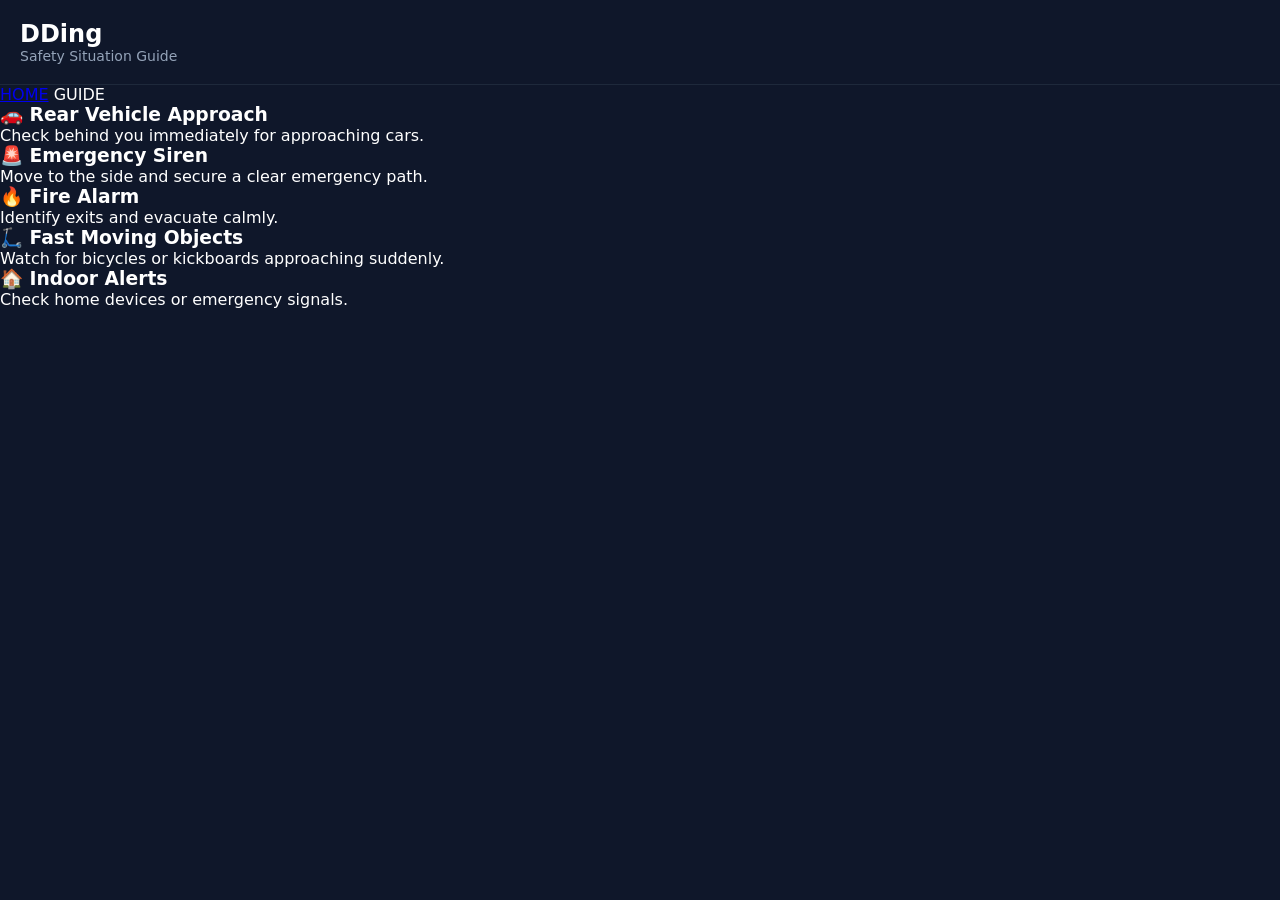
==== guide.html @ f7321515 "Create guide.html" ====
<!DOCTYPE html>
<html lang="en">
<head>
  <meta charset="UTF-8" />
  <meta name="viewport" content="width=device-width, initial-scale=1.0"/>
  <title>DDing – Safety Guide</title>
  <link rel="stylesheet" href="style.css" />
</head>
<body>

<header class="app-header">
  <h1 class="logo">DDing</h1>
  <p class="subtitle">Safety Situation Guide</p>
</header>

<nav class="nav">
  <a href="index.html">HOME</a>
  <a class="active">GUIDE</a>
</nav>

<main class="guide-area">

  <div class="guide-card">
    <h3>🚗 Rear Vehicle Approach</h3>
    <p>Check behind you immediately for approaching cars.</p>
  </div>

  <div class="guide-card">
    <h3>🚨 Emergency Siren</h3>
    <p>Move to the side and secure a clear emergency path.</p>
  </div>

  <div class="guide-card">
    <h3>🔥 Fire Alarm</h3>
    <p>Identify exits and evacuate calmly.</p>
  </div>

  <div class="guide-card">
    <h3>🛴 Fast Moving Objects</h3>
    <p>Watch for bicycles or kickboards approaching suddenly.</p>
  </div>

  <div class="guide-card">
    <h3>🏠 Indoor Alerts</h3>
    <p>Check home devices or emergency signals.</p>
  </div>

</main>

</body>
</html>
---- style.css ----
* {
  box-sizing: border-box;
  margin: 0;
  padding: 0;
  font-family: system-ui, -apple-system, BlinkMacSystemFont, sans-serif;
}

body {
  background-color: #0f172a;
  color: #fff;
  min-height: 100vh;
  display: flex;
  flex-direction: column;
}

/* 헤더 */
.app-header {
  padding: 20px;
  border-bottom: 1px solid #1e293b;
}

.logo {
  font-size: 24px;
  font-weight: 700;
}

.subtitle {
  font-size: 14px;
  color: #94a3b8;
}

/* 메인 */
.main-area {
  flex: 1;
  padding: 24px;
  display: flex;
  flex-direction: column;
  gap: 24px;
}

/* 레이더 */
.radar-container {
  display: flex;
  flex-direction: column;
  align-items: center;
}

.radar {
  width: 220px;
  height: 220px;
  border-radius: 50%;
  border: 2px solid #22c55e;
  position: relative;
  overflow: hidden;
  background: radial-gradient(circle at center, rgba(34,197,94,0.15), transparent 70%);
}

.radar-sweep {
  position: absolute;
  width: 50%;
  height: 50%;
  background: linear-gradient(90deg, rgba(34,197,94,0.4), transparent);
  transform-origin: 100% 100%;
  animation: sweep 2.5s linear infinite;
}

@keyframes sweep {
  from { transform: rotate(0deg); }
  to { transform: rotate(360deg); }
}

.radar-label {
  margin-top: 8px;
  font-size: 12px;
  color: #86efac;
}

/* 상태 */
.status-label {
  font-size: 12px;
  color: #94a3b8;
}

.status-value {
  font-size: 18px;
  font-weight: 600;
}

/* 소리 선택 */
.sound-select {
  display: flex;
  flex-direction: column;
  gap: 6px;
}

.sound-select label {
  font-size: 14px;
  color: #e5e7eb;
}

/* 버튼 */
.detect-button {
  background-color: #ff6b00;
  color: #000;
  border: none;
  border-radius: 12px;
  padding: 18px;
  font-size: 18px;
  font-weight: 700;
  cursor: pointer;
}

/* 알림 */
.alert {
  border: 2px solid #ff6b00;
  border-radius: 16px;
  padding: 24px;
  text-align: center;
  animation: pulse 1.5s infinite;
}

.alert-text {
  font-size: 28px;
  font-weight: 800;
}

.alert-subtext {
  font-size: 14px;
  color: #fde68a;
}

.hidden {
  display: none;
}

@keyframes pulse {
  0% { box-shadow: 0 0 0 0 rgba(255,107,0,0.6); }
  70% { box-shadow: 0 0 0 14px rgba(255,107,0,0); }
  100% { box-shadow: 0 0 0 0 rgba(255,107,0,0); }
}

/* 푸터 */
.app-footer {
  padding: 16px;
  font-size: 12px;
  color: #94a3b8;
  text-align: center;
  border-top: 1px solid #1e293b;
}
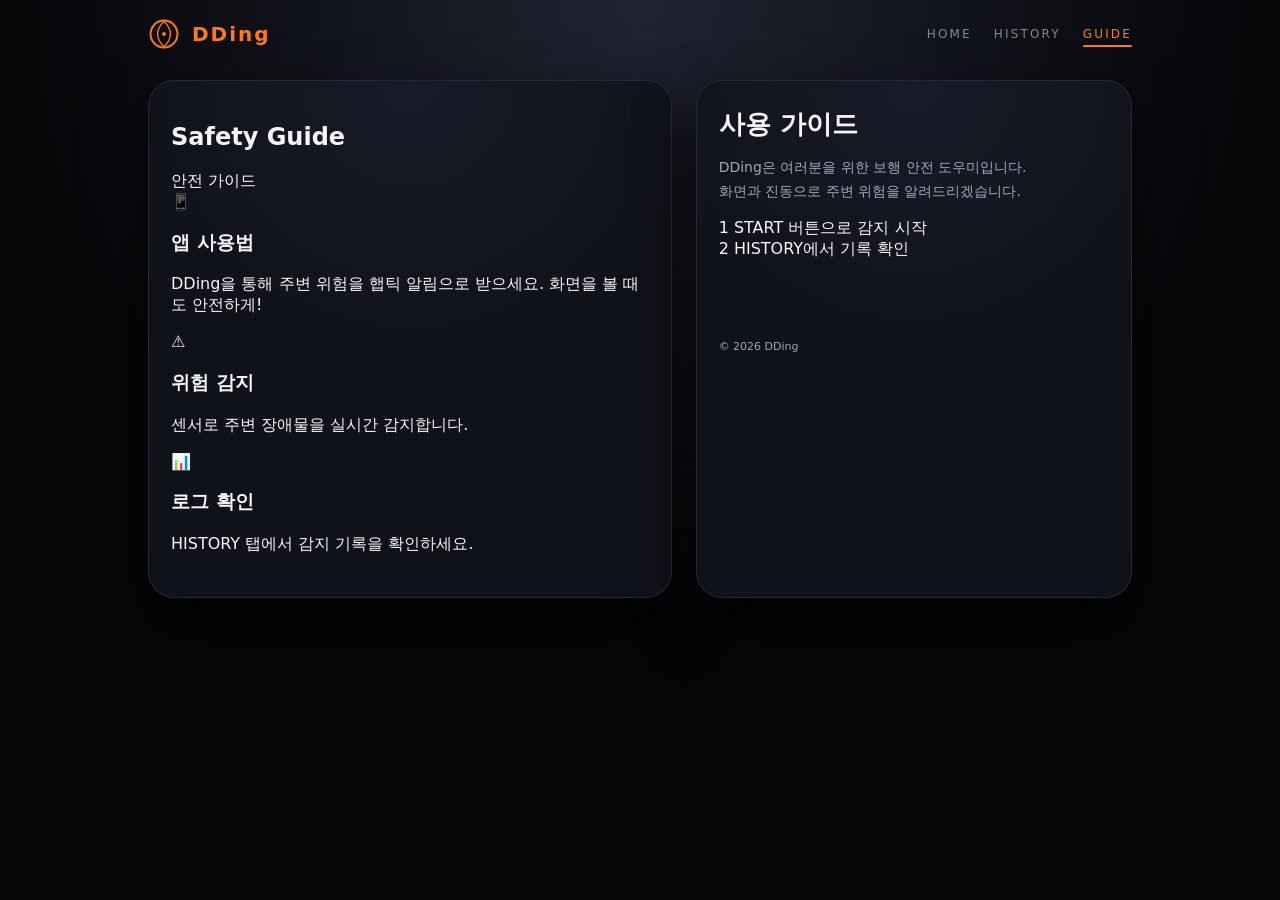
==== commit b1bc7b4f: "Update guide.html" ====
--- a/guide.html
+++ b/guide.html
@@ -1,51 +1,74 @@
 <!DOCTYPE html>
-<html lang="en">
+<html lang="ko">
 <head>
-  <meta charset="UTF-8" />
-  <meta name="viewport" content="width=device-width, initial-scale=1.0"/>
-  <title>DDing – Safety Guide</title>
-  <link rel="stylesheet" href="style.css" />
+  <meta charset="UTF-8">
+  <meta name="viewport" content="width=device-width, initial-scale=1.0">
+  <title>Guide – DDing</title>
+  <link rel="stylesheet" href="style.css">
 </head>
 <body>
+  <header class="top-bar">
+    <div class="logo">
+      <svg class="logo-icon" width="32" height="32" viewBox="0 0 100 100">
+        <circle cx="50" cy="50" r="42" stroke="#ff7a1a" stroke-width="6" fill="none"/>
+        <circle cx="50" cy="50" r="6" fill="#ff7a1a"/>
+        <path d="M50 10 Q90 50 50 90 Q10 50 50 10 Z" stroke="#ff7a1a" stroke-width="4" fill="none"/>
+      </svg>
+      <span class="logo-text">DDing</span>
+    </div>
+    <nav class="nav">
+      <a href="index.html" class="nav-item">HOME</a>
+      <a href="#history" class="nav-item">HISTORY</a>
+      <a href="guide.html" class="nav-item active">GUIDE</a>
+    </nav>
+  </header>
 
-<header class="app-header">
-  <h1 class="logo">DDing</h1>
-  <p class="subtitle">Safety Situation Guide</p>
-</header>
+  <main class="layout">
+    <!-- 왼쪽: 가이드 카드들 -->
+    <section class="panel guide-panel">
+      <div class="guide-header">
+        <h2 class="guide-title">Safety Guide</h2>
+        <span class="guide-badge">안전 가이드</span>
+      </div>
 
-<nav class="nav">
-  <a href="index.html">HOME</a>
-  <a class="active">GUIDE</a>
-</nav>
+      <div class="guide-card">
+        <div class="guide-icon">📱</div>
+        <h3>앱 사용법</h3>
+        <p>DDing을 통해 주변 위험을 햅틱 알림으로 받으세요. 화면을 볼 때도 안전하게!</p>
+      </div>
 
-<main class="guide-area">
+      <div class="guide-card">
+        <div class="guide-icon">⚠️</div>
+        <h3>위험 감지</h3>
+        <p>센서로 주변 장애물을 실시간 감지합니다.</p>
+      </div>
 
-  <div class="guide-card">
-    <h3>🚗 Rear Vehicle Approach</h3>
-    <p>Check behind you immediately for approaching cars.</p>
-  </div>
+      <div class="guide-card">
+        <div class="guide-icon">📊</div>
+        <h3>로그 확인</h3>
+        <p>HISTORY 탭에서 감지 기록을 확인하세요.</p>
+      </div>
+    </section>
 
-  <div class="guide-card">
-    <h3>🚨 Emergency Siren</h3>
-    <p>Move to the side and secure a clear emergency path.</p>
-  </div>
-
-  <div class="guide-card">
-    <h3>🔥 Fire Alarm</h3>
-    <p>Identify exits and evacuate calmly.</p>
-  </div>
-
-  <div class="guide-card">
-    <h3>🛴 Fast Moving Objects</h3>
-    <p>Watch for bicycles or kickboards approaching suddenly.</p>
-  </div>
-
-  <div class="guide-card">
-    <h3>🏠 Indoor Alerts</h3>
-    <p>Check home devices or emergency signals.</p>
-  </div>
-
-</main>
-
+    <!-- 오른쪽: 설명 -->
+    <section class="panel info-panel">
+      <h1 class="title">사용 가이드</h1>
+      <p class="desc">
+        DDing은 여러분을 위한 보행 안전 도우미입니다.<br>
+        화면과 진동으로 주변 위험을 알려드리겠습니다.
+      </p>
+      <div class="quick-tips">
+        <div class="tip-item">
+          <span class="tip-icon">1</span>
+          <span>START 버튼으로 감지 시작</span>
+        </div>
+        <div class="tip-item">
+          <span class="tip-icon">2</span>
+          <span>HISTORY에서 기록 확인</span>
+        </div>
+      </div>
+      <p class="footer-copy">© 2026 DDing</p>
+    </section>
+  </main>
 </body>
 </html>
--- a/style.css
+++ b/style.css
@@ -1,149 +1,262 @@
-* {
+/* ===== 기본 컬러 / 폰트 ===== */
+:root {
+  --bg-main: #050608;
+  --bg-panel: #101219;
+  --bg-panel-soft: #151823;
+  --accent: #ff7a1a;
+  --accent-soft: #ffb36a;
+  --text-main: #f5f6f9;
+  --text-sub: #a1a7bb;
+  --border-subtle: #262a38;
+}
+
+*,
+*::before,
+*::after {
   box-sizing: border-box;
+}
+
+body {
   margin: 0;
-  padding: 0;
-  font-family: system-ui, -apple-system, BlinkMacSystemFont, sans-serif;
-}
-
-body {
-  background-color: #0f172a;
-  color: #fff;
   min-height: 100vh;
-  display: flex;
-  flex-direction: column;
-}
-
-/* 헤더 */
-.app-header {
-  padding: 20px;
-  border-bottom: 1px solid #1e293b;
-}
-
+  font-family: system-ui, -apple-system, BlinkMacSystemFont, "Segoe UI",
+    Roboto, sans-serif;
+  color: var(--text-main);
+  background:
+    radial-gradient(circle at top, #202331 0, #050608 55%) fixed,
+    #050608;
+}
+
+/* ===== 상단 바 ===== */
+
+.top-bar {
+  max-width: 1040px;
+  margin: 0 auto;
+  padding: 18px 28px;
+  display: flex;
+  align-items: center;
+  justify-content: space-between;
+}
+
+/* ===== 로고 (아이콘 + 텍스트) ===== */
 .logo {
-  font-size: 24px;
+  display: flex;
+  align-items: center;
+  gap: 12px;
+}
+
+.logo-icon {
+  flex-shrink: 0;
+}
+
+.logo-text {
+  font-size: 20px;
+  font-weight: 800;
+  letter-spacing: 0.1em;
+  color: var(--accent);
+}
+
+
+.nav {
+  display: flex;
+  gap: 22px;
+  font-size: 12px;
+  letter-spacing: 0.18em;
+}
+
+.nav-item {
+  color: #7f8597;
+  text-decoration: none;
+  position: relative;
+}
+
+.nav-item.active {
+  color: var(--accent);
+}
+
+.nav-item.active::after {
+  content: "";
+  position: absolute;
+  left: 0;
+  bottom: -6px;
+  width: 100%;
+  height: 2px;
+  border-radius: 999px;
+  background-color: var(--accent);
+}
+
+/* ===== 메인 레이아웃 ===== */
+
+.layout {
+  max-width: 1040px;
+  margin: 0 auto 40px;
+  padding: 12px 28px 32px;
+  display: grid;
+  grid-template-columns: minmax(0, 1.2fr) minmax(0, 1fr);
+  gap: 24px;
+}
+
+/* 공통 패널 스타일 */
+.panel {
+  background: radial-gradient(circle at top, #181b28 0, var(--bg-panel) 52%);
+  border-radius: 26px;
+  border: 1px solid var(--border-subtle);
+  box-shadow: 0 28px 60px rgba(0, 0, 0, 0.7);
+  padding: 22px 22px 26px;
+}
+
+/* ===== 왼쪽 패널 (레이더) ===== */
+
+.panel-header {
+  display: flex;
+  justify-content: space-between;
+  align-items: center;
+  font-size: 11px;
+  letter-spacing: 0.18em;
+  text-transform: uppercase;
+  color: var(--text-sub);
+  margin-bottom: 16px;
+}
+
+.panel-title::before {
+  content: "";
+  display: inline-block;
+  width: 6px;
+  height: 6px;
+  border-radius: 999px;
+  background-color: var(--accent-soft);
+  margin-right: 8px;
+  box-shadow: 0 0 10px rgba(255, 179, 106, 0.8);
+}
+
+.badge {
+  padding: 4px 12px;
+  border-radius: 999px;
+  border: 1px solid rgba(255, 179, 106, 0.6);
+  color: var(--accent-soft);
+  background: rgba(20, 22, 32, 0.7);
+  font-size: 10px;
+}
+
+/* 레이더 박스 */
+.radar-wrapper {
+  position: relative;
+  margin-top: 6px;
+  margin-bottom: 26px;
+  height: 220px;
+  border-radius: 24px;
+  background: radial-gradient(circle at center, #181b28 0, #10121a 70%);
+  border: 1px solid rgba(60, 64, 83, 0.8);
+  display: flex;
+  align-items: center;
+  justify-content: center;
+}
+
+.radar-circle {
+  position: absolute;
+  border-radius: 50%;
+  border: 1px dashed rgba(255, 154, 63, 0.25);
+}
+
+.radar-circle.outer {
+  width: 190px;
+  height: 190px;
+}
+
+.radar-circle.middle {
+  width: 132px;
+  height: 132px;
+}
+
+.radar-circle.inner {
+  width: 76px;
+  height: 76px;
+  border-style: solid;
+}
+
+.radar-center {
+  position: relative;
+  z-index: 1;
+  font-size: 11px;
+  letter-spacing: 0.18em;
+  color: var(--text-sub);
+}
+
+/* START 버튼 */
+.start-btn {
+  display: block;
+  margin: 0 auto 16px;
+  width: 120px;
+  height: 120px;
+  border-radius: 50%;
+  border: none;
+  cursor: pointer;
+  background: radial-gradient(circle at top, var(--accent-soft), var(--accent));
+  box-shadow:
+    0 0 30px rgba(255, 122, 26, 0.7),
+    0 22px 46px rgba(0, 0, 0, 0.85);
+  color: #1b1209;
   font-weight: 700;
-}
-
-.subtitle {
+  letter-spacing: 0.2em;
+  font-size: 11px;
+}
+
+.start-btn.active {
+  background: radial-gradient(circle at top, #39e58f, #18b56a);
+  box-shadow:
+    0 0 30px rgba(24, 181, 106, 0.7),
+    0 22px 46px rgba(0, 0, 0, 0.85);
+}
+
+.helper-text {
+  text-align: center;
+  font-size: 13px;
+  margin-bottom: 6px;
+}
+
+.sub-helper {
+  text-align: center;
+  font-size: 11px;
+  color: var(--text-sub);
+}
+
+/* ===== 오른쪽 패널 ===== */
+
+.info-panel .title {
+  margin: 4px 0 10px;
+  font-size: 26px;
+}
+
+.info-panel .desc {
   font-size: 14px;
-  color: #94a3b8;
-}
-
-/* 메인 */
-.main-area {
-  flex: 1;
-  padding: 24px;
-  display: flex;
-  flex-direction: column;
-  gap: 24px;
-}
-
-/* 레이더 */
-.radar-container {
-  display: flex;
-  flex-direction: column;
-  align-items: center;
-}
-
-.radar {
-  width: 220px;
-  height: 220px;
-  border-radius: 50%;
-  border: 2px solid #22c55e;
-  position: relative;
-  overflow: hidden;
-  background: radial-gradient(circle at center, rgba(34,197,94,0.15), transparent 70%);
-}
-
-.radar-sweep {
-  position: absolute;
-  width: 50%;
-  height: 50%;
-  background: linear-gradient(90deg, rgba(34,197,94,0.4), transparent);
-  transform-origin: 100% 100%;
-  animation: sweep 2.5s linear infinite;
-}
-
-@keyframes sweep {
-  from { transform: rotate(0deg); }
-  to { transform: rotate(360deg); }
-}
-
-.radar-label {
-  margin-top: 8px;
-  font-size: 12px;
-  color: #86efac;
-}
-
-/* 상태 */
-.status-label {
-  font-size: 12px;
-  color: #94a3b8;
-}
-
-.status-value {
-  font-size: 18px;
-  font-weight: 600;
-}
-
-/* 소리 선택 */
-.sound-select {
-  display: flex;
-  flex-direction: column;
-  gap: 6px;
-}
-
-.sound-select label {
-  font-size: 14px;
-  color: #e5e7eb;
-}
-
-/* 버튼 */
-.detect-button {
-  background-color: #ff6b00;
-  color: #000;
-  border: none;
-  border-radius: 12px;
-  padding: 18px;
-  font-size: 18px;
-  font-weight: 700;
-  cursor: pointer;
-}
-
-/* 알림 */
-.alert {
-  border: 2px solid #ff6b00;
-  border-radius: 16px;
-  padding: 24px;
-  text-align: center;
-  animation: pulse 1.5s infinite;
-}
-
-.alert-text {
-  font-size: 28px;
-  font-weight: 800;
-}
-
-.alert-subtext {
-  font-size: 14px;
-  color: #fde68a;
-}
-
-.hidden {
-  display: none;
-}
-
-@keyframes pulse {
-  0% { box-shadow: 0 0 0 0 rgba(255,107,0,0.6); }
-  70% { box-shadow: 0 0 0 14px rgba(255,107,0,0); }
-  100% { box-shadow: 0 0 0 0 rgba(255,107,0,0); }
-}
-
-/* 푸터 */
-.app-footer {
-  padding: 16px;
-  font-size: 12px;
-  color: #94a3b8;
-  text-align: center;
-  border-top: 1px solid #1e293b;
-}
+  line-height: 1.7;
+  color: var(--text-sub);
+  max-width: 380px;
+}
+
+.status {
+  margin-top: 26px;
+  font-size: 13px;
+}
+
+#statusText {
+  color: var(--accent-soft);
+}
+
+.footer-copy {
+  margin-top: 80px;
+  font-size: 11px;
+  color: var(--text-sub);
+}
+
+/* ===== 반응형 ===== */
+
+@media (max-width: 860px) {
+  .layout {
+    grid-template-columns: 1fr;
+  }
+
+  .panel {
+    margin-top: 8px;
+  }
+}
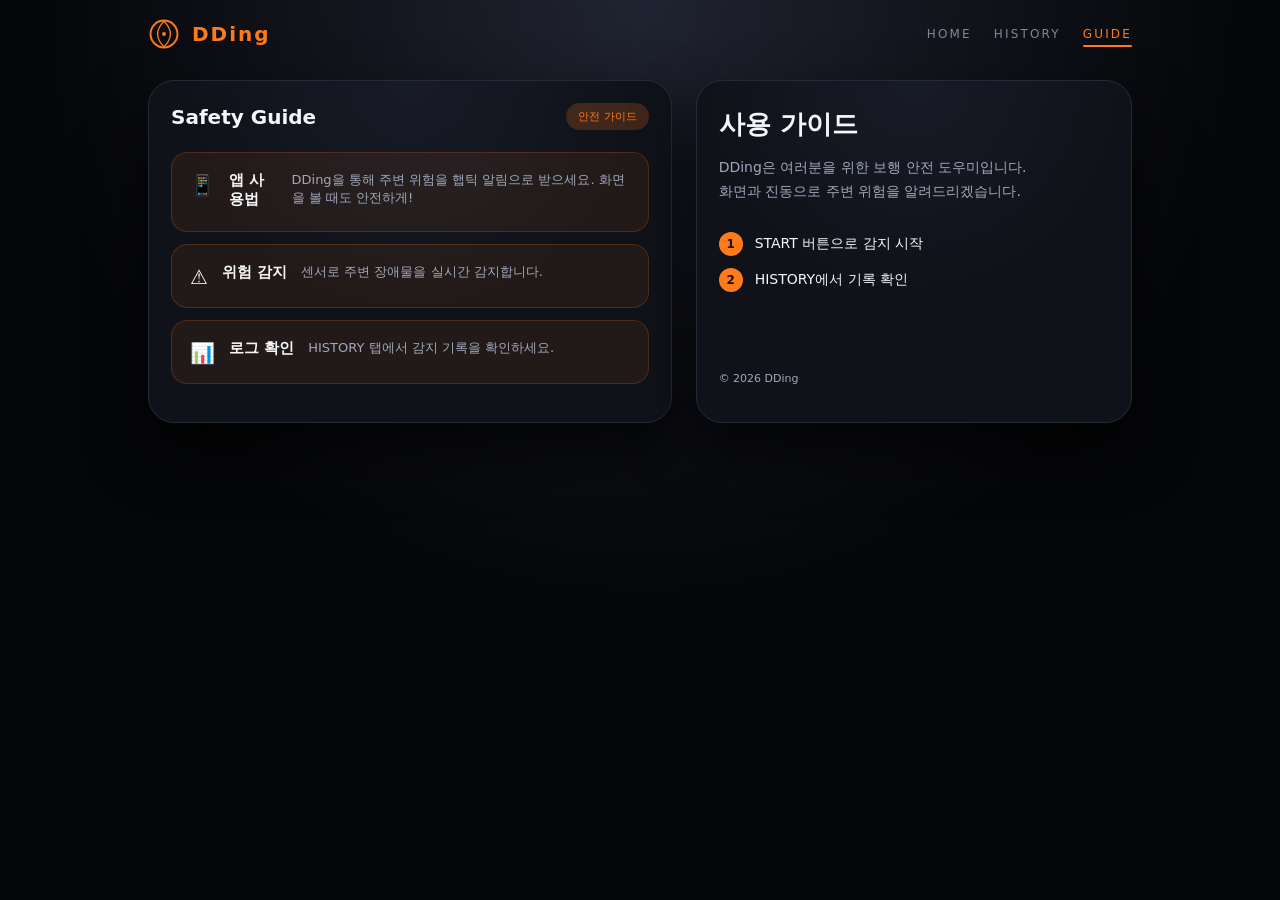
==== commit 6b49e807: "Update guide.html" ====
--- a/guide.html
+++ b/guide.html
@@ -17,10 +17,10 @@
       <span class="logo-text">DDing</span>
     </div>
     <nav class="nav">
-      <a href="index.html" class="nav-item">HOME</a>
-      <a href="#history" class="nav-item">HISTORY</a>
-      <a href="guide.html" class="nav-item active">GUIDE</a>
-    </nav>
+  <a href="index.html" class="nav-item">HOME</a>
+  <a href="history.html" class="nav-item">HISTORY</a>
+  <a href="guide.html" class="nav-item active">GUIDE</a>
+</nav>
   </header>
 
   <main class="layout">
--- a/style.css
+++ b/style.css
@@ -260,3 +260,141 @@
     margin-top: 8px;
   }
 }
+
+/* ===== GUIDE 페이지 ===== */
+.guide-panel .guide-header {
+  display: flex;
+  justify-content: space-between;
+  align-items: center;
+  margin-bottom: 22px;
+}
+
+.guide-title {
+  margin: 0;
+  font-size: 20px;
+}
+
+.guide-badge {
+  padding: 6px 12px;
+  border-radius: 20px;
+  background: rgba(255, 122, 26, 0.2);
+  color: var(--accent);
+  font-size: 11px;
+}
+
+.guide-card {
+  display: flex;
+  align-items: flex-start;
+  gap: 14px;
+  padding: 18px;
+  background: rgba(255, 122, 26, 0.08);
+  border-radius: 16px;
+  border: 1px solid rgba(255, 122, 26, 0.2);
+  margin-bottom: 12px;
+}
+
+.guide-icon {
+  font-size: 20px;
+  flex-shrink: 0;
+  margin-top: 2px;
+}
+
+.guide-card h3 {
+  margin: 0 0 4px;
+  font-size: 15px;
+}
+
+.guide-card p {
+  margin: 0;
+  font-size: 13px;
+  color: var(--text-sub);
+}
+
+.quick-tips {
+  margin-top: 28px;
+}
+
+.tip-item {
+  display: flex;
+  align-items: center;
+  gap: 12px;
+  margin-bottom: 12px;
+  font-size: 14px;
+}
+
+.tip-icon {
+  width: 24px;
+  height: 24px;
+  border-radius: 50%;
+  background: var(--accent);
+  color: #1b1209;
+  display: flex;
+  align-items: center;
+  justify-content: center;
+  font-weight: 700;
+  font-size: 12px;
+}
+
+/* ===== HISTORY 페이지 ===== */
+.log-panel .panel-header {
+  margin-bottom: 20px;
+}
+
+.log-item {
+  display: flex;
+  justify-content: space-between;
+  align-items: center;
+  padding: 14px 0;
+  border-bottom: 1px solid var(--border-subtle);
+}
+
+.log-item:last-child {
+  border-bottom: none;
+}
+
+.log-time {
+  font-size: 12px;
+  color: var(--text-sub);
+}
+
+.log-status {
+  padding: 6px 12px;
+  border-radius: 999px;
+  font-size: 12px;
+  font-weight: 600;
+}
+
+.log-status.active {
+  background: rgba(57, 229, 143, 0.2);
+  color: #18b56a;
+  border: 1px solid rgba(24, 181, 106, 0.4);
+}
+
+.stats-grid {
+  display: grid;
+  grid-template-columns: 1fr 1fr;
+  gap: 24px;
+  margin-top: 28px;
+}
+
+.stat-item {
+  text-align: center;
+  padding: 24px 0;
+  background: rgba(255, 122, 26, 0.08);
+  border-radius: 18px;
+  border: 1px solid rgba(255, 122, 26, 0.2);
+}
+
+.stat-number {
+  display: block;
+  font-size: 36px;
+  font-weight: 800;
+  color: var(--accent);
+  margin-bottom: 4px;
+}
+
+.stat-label {
+  font-size: 13px;
+  color: var(--text-sub);
+}
+
